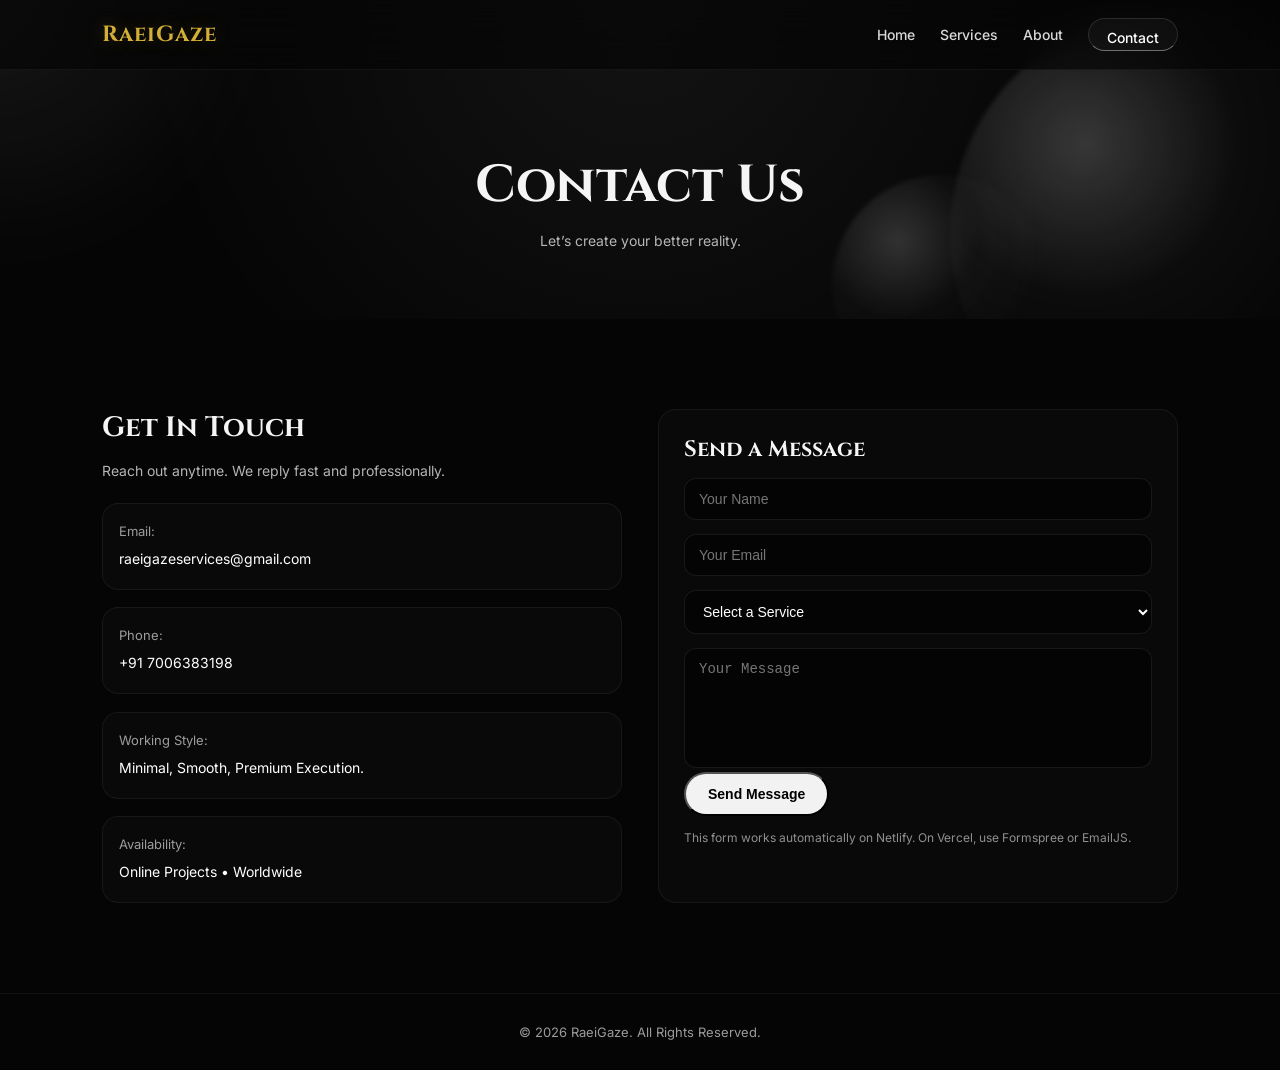
==== contact.html @ 109feb7e "Add files via upload" ====
<!DOCTYPE html>
<html lang="en">
<head>
  <meta charset="UTF-8" />
  <meta name="viewport" content="width=device-width, initial-scale=1.0" />
  <title>Contact | RaeiGaze</title>

  <link rel="stylesheet" href="style.css" />
  <script defer src="script.js"></script>

  <link rel="preconnect" href="https://fonts.googleapis.com">
  <link rel="preconnect" href="https://fonts.gstatic.com" crossorigin>
  <link href="https://fonts.googleapis.com/css2?family=Cinzel:wght@500;700&family=Inter:wght@300;400;500;600&display=swap" rel="stylesheet">
</head>

<body>
  <div class="cursor-glow" id="cursorGlow"></div>

  <header class="navbar">
    <div class="logo">
      <a href="index.html" class="logo-text">RaeiGaze</a>
    </div>

    <nav class="nav-links" id="navLinks">
      <a href="index.html">Home</a>
      <a href="services.html">Services</a>
      <a href="about.html">About</a>
      <a href="contact.html" class="active nav-btn">Contact</a>
    </nav>

    <div class="hamburger" id="hamburger" aria-label="menu">
      <span></span>
      <span></span>
      <span></span>
    </div>
  </header>

  <section class="page-hero fade-in">
    <div class="orb orb-2"></div>
    <div class="orb orb-3"></div>
    <h1>Contact Us</h1>
    <p>Let’s create your better reality.</p>
  </section>

  <section class="section fade-in">
    <div class="contact-grid">

      <div class="contact-info">
        <h2>Get In Touch</h2>
        <p>Reach out anytime. We reply fast and professionally.</p>

        <div class="contact-detail tilt-card">
          <span>Email:</span>
          <p>raeigazeservices@gmail.com</p>
        </div>

        <div class="contact-detail tilt-card">
          <span>Phone:</span>
          <p>+91 7006383198</p>
        </div>

        <div class="contact-detail tilt-card">
          <span>Working Style:</span>
          <p>Minimal, Smooth, Premium Execution.</p>
        </div>

        <div class="contact-detail tilt-card">
          <span>Availability:</span>
          <p>Online Projects • Worldwide</p>
        </div>
      </div>

      <form class="contact-form tilt-card" name="contact" method="POST" data-netlify="true">
        <input type="hidden" name="form-name" value="contact" />

        <h2>Send a Message</h2>

        <input type="text" name="name" placeholder="Your Name" required />
        <input type="email" name="email" placeholder="Your Email" required />

        <select name="service" required>
          <option value="">Select a Service</option>
          <option>Web Design & Development</option>
          <option>Graphic Designing</option>
          <option>Photo & Video Editing</option>
          <option>Copy Writing</option>
          <option>Content Writing</option>
          <option>Creative Writing</option>
          <option>Ghost Writing</option>
          <option>AI Automation</option>
        </select>

        <textarea name="message" placeholder="Your Message" required></textarea>

        <button type="submit" class="btn primary magnetic">Send Message</button>

        <p class="form-note">
          This form works automatically on Netlify. On Vercel, use Formspree or EmailJS.
        </p>
      </form>

    </div>
  </section>

  <footer class="footer">
    <p>© 2026 RaeiGaze. All Rights Reserved.</p>
  </footer>
</body>
</html>
---- style.css ----
* {
  margin: 0;
  padding: 0;
  box-sizing: border-box;
}

html{
  scroll-behavior: smooth;
}

body {
  font-family: "Inter", sans-serif;
  background: #050505;
  color: #f5f5f5;
  overflow-x: hidden;
}

/* Brand Font (TanHeadline vibe) */
.brand-font {
  font-family: "Cinzel", serif;
  font-weight: 600;
}

/* CURSOR GLOW */
.cursor-glow {
  position: fixed;
  top: 0;
  left: 0;
  width: 600px;
  height: 600px;
  background: radial-gradient(circle, rgba(255,255,255,0.08), transparent 60%);
  transform: translate(-50%, -50%);
  pointer-events: none;
  z-index: 1;
  filter: blur(30px);
  opacity: 0.9;
  transition: opacity 0.3s ease;
  mix-blend-mode: screen;
}

/* NAVBAR */
.navbar {
  position: fixed;
  top: 0;
  width: 100%;
  padding: 18px 8%;
  display: flex;
  justify-content: space-between;
  align-items: center;
  background: rgba(5, 5, 5, 0.65);
  backdrop-filter: blur(18px);
  z-index: 999;
  border-bottom: 1px solid rgba(255,255,255,0.05);
}

.logo-text {
  font-family: "Cinzel", serif;
  font-size: 22px;
  font-weight: 700;
  text-decoration: none;
  color: #d4af37;
  letter-spacing: 1px;
  text-shadow: 0 0 18px rgba(212, 175, 55, 0.25);
}

.nav-links {
  display: flex;
  gap: 25px;
  align-items: center;
}

.nav-links a {
  color: rgba(255,255,255,0.85);
  text-decoration: none;
  font-size: 14px;
  font-weight: 500;
  transition: 0.3s ease;
}

.nav-links a:hover {
  color: white;
}

.nav-links a.active {
  color: white;
  border-bottom: 1px solid rgba(255,255,255,0.4);
  padding-bottom: 4px;
}

.nav-btn {
  padding: 10px 18px;
  border-radius: 30px;
  border: 1px solid rgba(255,255,255,0.12);
  background: rgba(255,255,255,0.03);
}

.nav-btn:hover {
  background: rgba(255,255,255,0.08);
}

/* HAMBURGER */
.hamburger {
  display: none;
  flex-direction: column;
  gap: 5px;
  cursor: pointer;
}

.hamburger span {
  width: 22px;
  height: 2px;
  background: white;
  border-radius: 5px;
}

/* HERO */
.hero {
  height: 100vh;
  padding: 140px 8% 80px;
  display: flex;
  align-items: center;
  position: relative;
  overflow: hidden;
}

.hero-bg {
  position: absolute;
  inset: 0;
  background: radial-gradient(circle at top left, rgba(255,255,255,0.09), transparent 55%),
              radial-gradient(circle at bottom right, rgba(255,255,255,0.06), transparent 60%),
              linear-gradient(180deg, rgba(255,255,255,0.03), transparent 50%);
  z-index: -2;
}

/* ORBS (Fake 3D Objects) */
.orb {
  position: absolute;
  width: 380px;
  height: 380px;
  border-radius: 50%;
  background: radial-gradient(circle at 30% 30%, rgba(255,255,255,0.22), rgba(255,255,255,0.03), transparent 70%);
  filter: blur(2px);
  opacity: 0.9;
  z-index: -1;
  animation: floatOrb 8s ease-in-out infinite;
  transform-style: preserve-3d;
}

.orb-1 {
  top: 12%;
  left: -140px;
  animation-delay: 0s;
}

.orb-2 {
  bottom: -140px;
  right: -120px;
  animation-delay: 1.5s;
  width: 450px;
  height: 450px;
}

.orb-3 {
  top: 55%;
  left: 65%;
  width: 220px;
  height: 220px;
  opacity: 0.75;
  animation-delay: 2.2s;
}

@keyframes floatOrb {
  0% { transform: translateY(0px) translateX(0px) scale(1); }
  50% { transform: translateY(-22px) translateX(12px) scale(1.04); }
  100% { transform: translateY(0px) translateX(0px) scale(1); }
}

.hero-content {
  max-width: 760px;
  z-index: 5;
}

.hero-label {
  font-size: 12px;
  letter-spacing: 3px;
  color: rgba(255,255,255,0.55);
  margin-bottom: 18px;
}

.hero-title {
  font-size: 60px;
  line-height: 1.1;
  letter-spacing: 1px;
}

.hero-subtitle {
  margin-top: 12px;
  font-size: 18px;
  color: rgba(255,255,255,0.75);
}

.hero-desc {
  margin-top: 22px;
  font-size: 15px;
  line-height: 1.8;
  color: rgba(255,255,255,0.7);
  max-width: 580px;
}

.hero-buttons {
  margin-top: 35px;
  display: flex;
  gap: 15px;
  flex-wrap: wrap;
}

/* METRICS */
.hero-metrics {
  margin-top: 35px;
  display: flex;
  gap: 18px;
  flex-wrap: wrap;
}

.metric {
  padding: 14px 18px;
  border-radius: 16px;
  border: 1px solid rgba(255,255,255,0.06);
  background: rgba(255,255,255,0.02);
  backdrop-filter: blur(12px);
}

.metric-num {
  font-family: "Cinzel", serif;
  font-size: 14px;
  letter-spacing: 1px;
}

.metric-label {
  display: block;
  margin-top: 6px;
  font-size: 12px;
  color: rgba(255,255,255,0.6);
}

/* BUTTONS */
.btn {
  padding: 12px 22px;
  border-radius: 35px;
  text-decoration: none;
  font-size: 14px;
  font-weight: 600;
  transition: 0.25s ease;
  display: inline-block;
  position: relative;
  z-index: 10;
}

.btn.primary {
  background: rgba(255,255,255,0.95);
  color: black;
}

.btn.primary:hover {
  transform: translateY(-2px);
  background: white;
}

.btn.secondary {
  border: 1px solid rgba(255,255,255,0.15);
  color: white;
  background: rgba(255,255,255,0.03);
}

.btn.secondary:hover {
  transform: translateY(-2px);
  background: rgba(255,255,255,0.08);
}

/* Magnetic Hover */
.magnetic {
  will-change: transform;
}

/* SCROLL INDICATOR */
.scroll-indicator {
  position: absolute;
  bottom: 35px;
  left: 50%;
  transform: translateX(-50%);
  width: 22px;
  height: 40px;
  border: 1px solid rgba(255,255,255,0.3);
  border-radius: 30px;
  display: flex;
  justify-content: center;
  padding-top: 8px;
  z-index: 5;
}

.scroll-indicator span {
  width: 4px;
  height: 8px;
  background: rgba(255,255,255,0.7);
  border-radius: 10px;
  animation: scrollAnim 1.3s infinite;
}

@keyframes scrollAnim {
  0% { transform: translateY(0); opacity: 1; }
  100% { transform: translateY(12px); opacity: 0; }
}

/* SECTIONS */
.section {
  padding: 90px 8%;
  position: relative;
  z-index: 10;
}

.section-header {
  max-width: 650px;
  margin-bottom: 45px;
}

.section-header h2 {
  font-size: 36px;
  font-family: "Cinzel", serif;
  letter-spacing: 1px;
}

.section-header p {
  margin-top: 12px;
  font-size: 14px;
  color: rgba(255,255,255,0.7);
  line-height: 1.8;
}

/* SERVICES GRID */
.services-grid {
  display: grid;
  grid-template-columns: repeat(auto-fit, minmax(230px, 1fr));
  gap: 18px;
}

.service-card {
  padding: 22px;
  border-radius: 18px;
  text-decoration: none;
  background: linear-gradient(145deg, rgba(255,255,255,0.06), rgba(255,255,255,0.01));
  border: 1px solid rgba(255,255,255,0.07);
  transition: 0.25s ease;
  position: relative;
  overflow: hidden;
  transform-style: preserve-3d;
}

.service-card::after {
  content: "";
  position: absolute;
  inset: 0;
  background: radial-gradient(circle at var(--x, 50%) var(--y, 50%), rgba(255,255,255,0.10), transparent 55%);
  opacity: 0;
  transition: 0.25s ease;
}

.service-card:hover::after {
  opacity: 1;
}

.service-card h3 {
  font-size: 16px;
  font-weight: 600;
  color: white;
  position: relative;
  z-index: 2;
}

.service-card p {
  margin-top: 10px;
  font-size: 13px;
  line-height: 1.7;
  color: rgba(255,255,255,0.7);
  position: relative;
  z-index: 2;
}

.service-card:hover {
  border: 1px solid rgba(255,255,255,0.18);
  background: linear-gradient(145deg, rgba(255,255,255,0.09), rgba(255,255,255,0.01));
}

.center-btn {
  margin-top: 40px;
  text-align: center;
}

/* SPLIT SECTION */
.split-section {
  display: grid;
  grid-template-columns: 1fr 1fr;
  gap: 35px;
  align-items: center;
}

.split-left h2 {
  font-size: 38px;
  font-family: "Cinzel", serif;
  letter-spacing: 1px;
}

.split-left p {
  margin-top: 14px;
  font-size: 14px;
  line-height: 1.9;
  color: rgba(255,255,255,0.7);
}

.split-right {
  display: grid;
  gap: 16px;
}

.info-box {
  padding: 20px;
  border-radius: 16px;
  border: 1px solid rgba(255,255,255,0.06);
  background: rgba(255,255,255,0.02);
}

/* PROCESS */
.process-grid {
  display: grid;
  grid-template-columns: repeat(auto-fit, minmax(230px, 1fr));
  gap: 18px;
}

.process-step {
  padding: 22px;
  border-radius: 18px;
  border: 1px solid rgba(255,255,255,0.06);
  background: rgba(255,255,255,0.02);
}

.step-num {
  font-family: "Cinzel", serif;
  font-size: 14px;
  letter-spacing: 2px;
  color: rgba(255,255,255,0.55);
}

.process-step h3 {
  margin-top: 10px;
  font-size: 16px;
}

.process-step p {
  margin-top: 10px;
  font-size: 13px;
  line-height: 1.7;
  color: rgba(255,255,255,0.7);
}

/* WHY */
.why-grid {
  display: grid;
  grid-template-columns: repeat(auto-fit, minmax(230px, 1fr));
  gap: 18px;
}

.why-card {
  padding: 22px;
  border-radius: 18px;
  border: 1px solid rgba(255,255,255,0.06);
  background: linear-gradient(145deg, rgba(255,255,255,0.04), rgba(255,255,255,0.01));
}

.why-card h3 {
  font-size: 16px;
}

.why-card p {
  margin-top: 10px;
  font-size: 13px;
  color: rgba(255,255,255,0.7);
  line-height: 1.7;
}

/* CTA */
.cta {
  padding: 80px 8%;
  text-align: center;
  background: radial-gradient(circle at center, rgba(255,255,255,0.06), transparent 70%);
  border-top: 1px solid rgba(255,255,255,0.05);
  border-bottom: 1px solid rgba(255,255,255,0.05);
  position: relative;
  z-index: 10;
}

.cta h2 {
  font-size: 38px;
  font-family: "Cinzel", serif;
  letter-spacing: 1px;
}

.cta p {
  margin-top: 14px;
  font-size: 14px;
  color: rgba(255,255,255,0.7);
  line-height: 1.8;
  margin-bottom: 30px;
}

/* FOOTER */
.footer {
  padding: 30px 8%;
  text-align: center;
  font-size: 13px;
  color: rgba(255,255,255,0.6);
  border-top: 1px solid rgba(255,255,255,0.05);
  position: relative;
  z-index: 10;
}

/* PAGE HERO */
.page-hero {
  padding: 150px 8% 70px;
  text-align: center;
  background: radial-gradient(circle at top, rgba(255,255,255,0.06), transparent 70%);
  position: relative;
  overflow: hidden;
}

.page-hero h1 {
  font-size: 52px;
  font-family: "Cinzel", serif;
}

.page-hero p {
  margin-top: 12px;
  font-size: 14px;
  color: rgba(255,255,255,0.7);
}

/* SERVICES DETAIL PAGE */
.services-detail-grid {
  display: grid;
  grid-template-columns: repeat(auto-fit, minmax(260px, 1fr));
  gap: 18px;
}

.detail-card {
  padding: 25px;
  border-radius: 18px;
  border: 1px solid rgba(255,255,255,0.06);
  background: rgba(255,255,255,0.02);
}

.detail-card h2 {
  font-size: 18px;
  font-weight: 600;
}

.detail-card p {
  margin-top: 12px;
  font-size: 13px;
  line-height: 1.7;
  color: rgba(255,255,255,0.7);
}

.detail-card ul {
  margin-top: 15px;
  padding-left: 18px;
  color: rgba(255,255,255,0.75);
  font-size: 13px;
  line-height: 1.8;
}

/* ABOUT */
.about-box {
  max-width: 850px;
  margin: auto;
  padding: 35px;
  border-radius: 20px;
}

/* CONTACT */
.contact-grid {
  display: grid;
  grid-template-columns: 1fr 1fr;
  gap: 35px;
}

.contact-info h2 {
  font-family: "Cinzel", serif;
  font-size: 28px;
}

.contact-info p {
  margin-top: 12px;
  font-size: 14px;
  line-height: 1.9;
  color: rgba(255,255,255,0.7);
}

.contact-detail {
  margin-top: 18px;
  padding: 16px;
  border-radius: 16px;
  border: 1px solid rgba(255,255,255,0.06);
  background: rgba(255,255,255,0.02);
}

.contact-detail span {
  font-size: 13px;
  color: rgba(255,255,255,0.6);
}

.contact-detail p {
  margin-top: 6px;
  font-size: 14px;
  color: white;
}

.contact-form {
  padding: 25px;
  border-radius: 18px;
  border: 1px solid rgba(255,255,255,0.06);
  background: rgba(255,255,255,0.02);
}

.contact-form h2 {
  font-size: 22px;
  font-family: "Cinzel", serif;
}

.contact-form input,
.contact-form textarea,
.contact-form select {
  width: 100%;
  margin-top: 14px;
  padding: 12px 14px;
  border-radius: 12px;
  border: 1px solid rgba(255,255,255,0.08);
  background: rgba(0,0,0,0.5);
  color: white;
  font-size: 14px;
  outline: none;
}

.contact-form textarea {
  height: 120px;
  resize: none;
}

.form-note {
  margin-top: 12px;
  font-size: 12px;
  line-height: 1.6;
  color: rgba(255,255,255,0.55);
}

/* TILT + CINEMATIC HOVER */
.tilt-card {
  transform-style: preserve-3d;
  will-change: transform;
}

/* FADE IN */
.fade-in {
  opacity: 0;
  transform: translateY(25px);
  transition: 1s ease;
}

.fade-in.show {
  opacity: 1;
  transform: translateY(0);
}

/* RESPONSIVE */
@media (max-width: 900px) {
  .split-section {
    grid-template-columns: 1fr;
  }

  .contact-grid {
    grid-template-columns: 1fr;
  }

  .hero-title {
    font-size: 45px;
  }
}

@media (max-width: 700px) {
  .nav-links {
    position: absolute;
    top: 70px;
    right: 8%;
    flex-direction: column;
    width: 220px;
    padding: 18px;
    background: rgba(5, 5, 5, 0.95);
    border: 1px solid rgba(255,255,255,0.08);
    border-radius: 18px;
    display: none;
  }

  .nav-links.open {
    display: flex;
  }

  .hamburger {
    display: flex;
  }

  .hero {
    padding-top: 120px;
  }

  .hero-title {
    font-size: 38px;
  }

  .cursor-glow {
    display: none;
  }
}
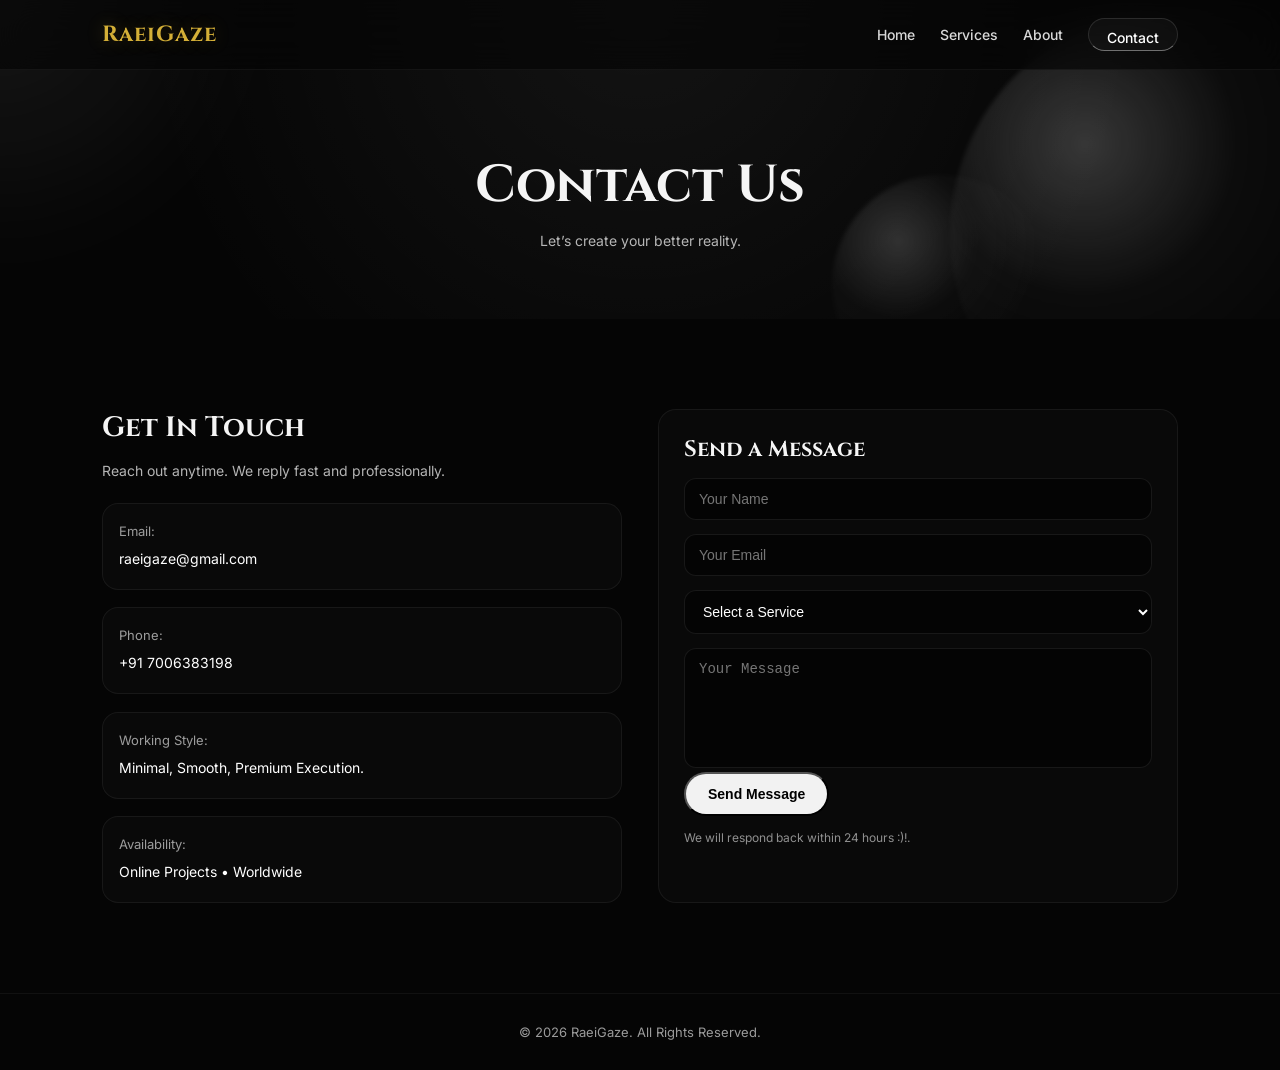
==== commit 2cd198aa: "Update contact.html" ====
--- a/contact.html
+++ b/contact.html
@@ -51,7 +51,7 @@
 
         <div class="contact-detail tilt-card">
           <span>Email:</span>
-          <p>raeigazeservices@gmail.com</p>
+          <p>raeigaze@gmail.com</p>
         </div>
 
         <div class="contact-detail tilt-card">
@@ -95,7 +95,7 @@
         <button type="submit" class="btn primary magnetic">Send Message</button>
 
         <p class="form-note">
-          This form works automatically on Netlify. On Vercel, use Formspree or EmailJS.
+          We will respond back within 24 hours :)!.
         </p>
       </form>
 
